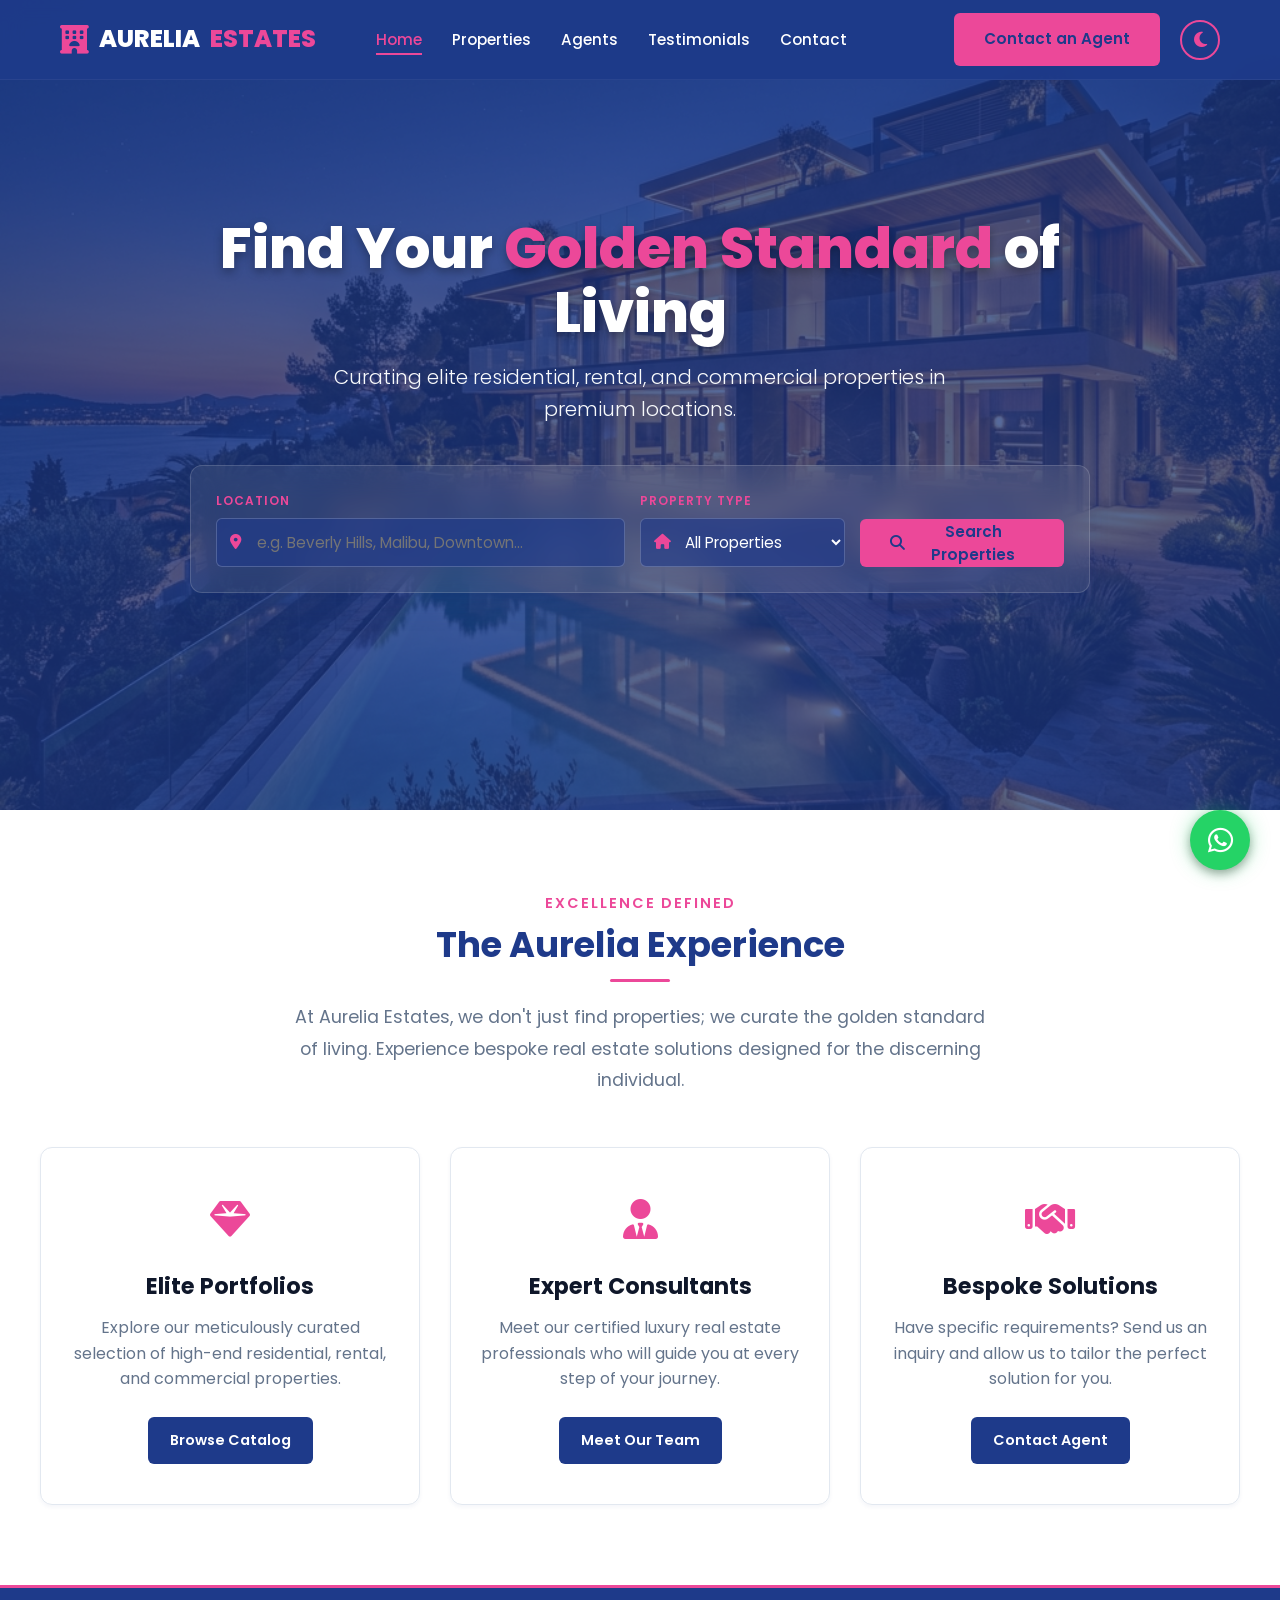
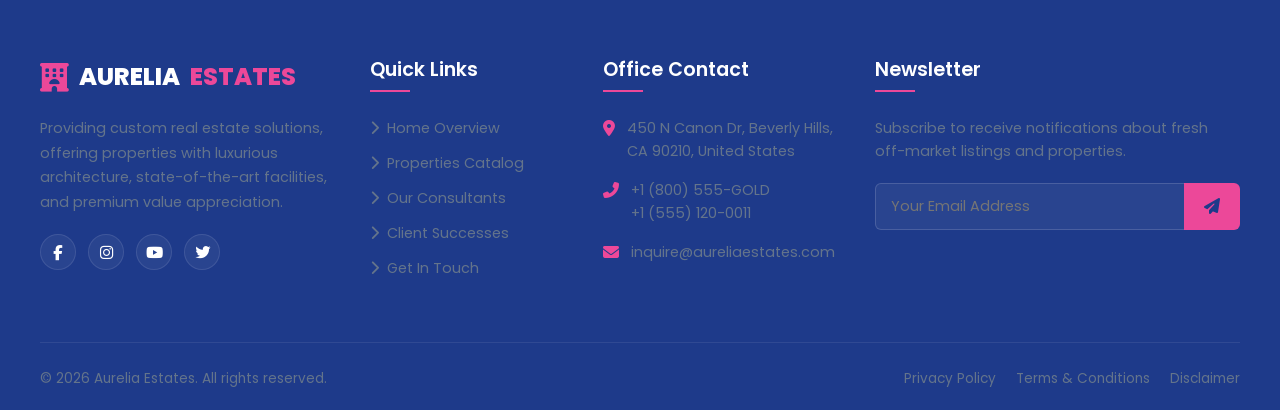
==== index.html @ a235d897 "Initial commit: RealEstate project" ====
<!DOCTYPE html>
<html lang="en">
<head>
    <meta charset="UTF-8">
    <meta name="viewport" content="width=device-width, initial-scale=1.0">
    <meta name="description" content="Aurelia Estates - Curating golden standards of living with our premier collections of luxury residential, rental, and commercial properties.">
    <meta name="keywords" content="luxury real estate, penthouses, villas, commercial property, buy house, rent apartment">
    <meta name="author" content="Aurelia Estates">
    
    <!-- Open Graph (Facebook / LinkedIn) -->
    <meta property="og:title" content="Aurelia Estates | Luxury Real Estate Agency">
    <meta property="og:description" content="Find your golden standard of living. Curating elite residential and commercial properties in premium locations.">
    <meta property="og:type" content="website">
    <meta property="og:image" content="assets/images/hero-bg.png">
    
    <!-- Title -->
    <title>Aurelia Estates | Luxury Real Estate Agency</title>
    
    <!-- Favicon -->
    <link rel="icon" type="image/png" href="data:image/svg+xml,<svg xmlns=%22http://www.w3.org/2000/svg%22 viewBox=%220 0 100 100%22><text y=%22.9em%22 font-size=%2290%22>🏠</text></svg>">
    
    <!-- Font Awesome Icons -->
    <link rel="stylesheet" href="https://cdnjs.cloudflare.com/ajax/libs/font-awesome/6.4.0/css/all.min.css" integrity="sha512-iecdLmaskl7CVkqkXNQ/ZH/XLlvWZOJyj7Yy7tcenmpD1ypASozpmT/E0iPtmFIB46ZmdtAc9eNBvH0H/ZpiBw==" crossorigin="anonymous" referrerpolicy="no-referrer" />
    
    <!-- Stylesheet -->
    <link rel="stylesheet" href="styles.css">
</head>
<body>

    <!-- --- Header / Navbar --- -->
    <header class="navbar" id="main-header">
        <div class="container">
            <!-- Logo -->
            <a href="index.html" class="logo" id="header-logo">
                <i class="fa-solid fa-hotel logo-icon"></i>
                AURELIA<span>ESTATES</span>
            </a>

            <!-- Navigation Links -->
            <nav class="nav-menu" id="navigation-menu">
                <div class="nav-item"><a href="index.html" class="nav-link active">Home</a></div>
                <div class="nav-item"><a href="properties.html" class="nav-link">Properties</a></div>
                <div class="nav-item"><a href="agents.html" class="nav-link">Agents</a></div>
                <div class="nav-item"><a href="testimonials.html" class="nav-link">Testimonials</a></div>
                <div class="nav-item"><a href="contact.html" class="nav-link">Contact</a></div>
                <a href="contact.html" class="btn btn-primary nav-cta" id="nav-cta-btn">Contact an Agent</a>
            </nav>

            <!-- Theme Toggle Button -->
            <button id="theme-toggle" class="theme-toggle" aria-label="Toggle theme">
                <i class="fas fa-moon" id="theme-toggle-icon"></i>
            </button>

            <!-- Hamburger Button -->
            <button class="hamburger" aria-label="Toggle navigation menu" id="hamburger-toggle">
                <span class="bar"></span>
                <span class="bar"></span>
                <span class="bar"></span>
            </button>
        </div>
    </header>

    <!-- Mobile Navigation Drawer Overlay -->
    <div class="menu-overlay" id="drawer-overlay"></div>

    <main>
        <!-- --- Hero Section --- -->
        <section class="hero" id="home">
            <div class="hero-content">
                <h1 class="hero-title reveal active">Find Your <span>Golden Standard</span> of Living</h1>
                <p class="hero-subtitle reveal active">Curating elite residential, rental, and commercial properties in premium locations.</p>
                
                <!-- Glassmorphic Search Bar -->
                <div class="search-container reveal active" id="hero-search-wrapper">
                    <form class="search-form" id="hero-search-form">
                        <div class="search-group">
                            <label for="search-location">Location</label>
                            <div class="input-wrapper">
                                <i class="fas fa-map-marker-alt"></i>
                                <input type="text" id="search-location" class="search-input" placeholder="e.g. Beverly Hills, Malibu, Downtown..." aria-label="Property Location Search">
                            </div>
                        </div>
                        <div class="search-group">
                            <label for="search-type">Property Type</label>
                            <div class="input-wrapper">
                                <i class="fas fa-home"></i>
                                <select id="search-type" class="search-input" aria-label="Property Type Filter">
                                    <option value="all">All Properties</option>
                                    <option value="buy">For Sale</option>
                                    <option value="rent">For Rent</option>
                                    <option value="commercial">Commercial</option>
                                </select>
                            </div>
                        </div>
                        <button type="submit" class="btn btn-primary search-btn" id="search-submit-btn">
                            <i class="fas fa-search"></i> Search Properties
                        </button>
                    </form>
                </div>
            </div>
        </section>

        <!-- --- About / Luxury Services Section --- -->
        <section class="about-section section-padding" id="about-intro">
            <div class="container">
                <div class="section-title-wrapper" style="text-align: center; margin-bottom: 50px;">
                    <span class="section-subtitle">Excellence Defined</span>
                    <h2 class="section-title">The Aurelia Experience</h2>
                    <p style="max-width: 700px; margin: 20px auto 0; color: var(--color-text-muted); font-size: 1.1rem; line-height: 1.8;">
                        At Aurelia Estates, we don't just find properties; we curate the golden standard of living. Experience bespoke real estate solutions designed for the discerning individual.
                    </p>
                </div>

                <div class="services-grid" style="display: grid; grid-template-columns: repeat(auto-fit, minmax(300px, 1fr)); gap: 30px;">
                    <!-- Card 1 -->
                    <div class="service-card reveal" style="background: var(--color-card-bg); padding: 40px 30px; border-radius: 12px; border: 1px solid var(--color-gray-border); box-shadow: var(--shadow-sm); text-align: center; transition: all 0.3s ease;">
                        <div class="service-icon" style="font-size: 2.5rem; color: var(--color-gold); margin-bottom: 20px;">
                            <i class="fas fa-gem"></i>
                        </div>
                        <h3 style="font-size: 1.4rem; font-family: var(--font-primary); color: var(--color-navy); margin-bottom: 15px;">Elite Portfolios</h3>
                        <p style="color: var(--color-text-muted); margin-bottom: 25px; line-height: 1.6;">Explore our meticulously curated selection of high-end residential, rental, and commercial properties.</p>
                        <a href="properties.html" class="btn btn-navy" style="padding: 10px 20px; font-size: 0.9rem;">Browse Catalog</a>
                    </div>

                    <!-- Card 2 -->
                    <div class="service-card reveal" style="background: var(--color-card-bg); padding: 40px 30px; border-radius: 12px; border: 1px solid var(--color-gray-border); box-shadow: var(--shadow-sm); text-align: center; transition: all 0.3s ease;">
                        <div class="service-icon" style="font-size: 2.5rem; color: var(--color-gold); margin-bottom: 20px;">
                            <i class="fas fa-user-tie"></i>
                        </div>
                        <h3 style="font-size: 1.4rem; font-family: var(--font-primary); color: var(--color-navy); margin-bottom: 15px;">Expert Consultants</h3>
                        <p style="color: var(--color-text-muted); margin-bottom: 25px; line-height: 1.6;">Meet our certified luxury real estate professionals who will guide you at every step of your journey.</p>
                        <a href="agents.html" class="btn btn-navy" style="padding: 10px 20px; font-size: 0.9rem;">Meet Our Team</a>
                    </div>

                    <!-- Card 3 -->
                    <div class="service-card reveal" style="background: var(--color-card-bg); padding: 40px 30px; border-radius: 12px; border: 1px solid var(--color-gray-border); box-shadow: var(--shadow-sm); text-align: center; transition: all 0.3s ease;">
                        <div class="service-icon" style="font-size: 2.5rem; color: var(--color-gold); margin-bottom: 20px;">
                            <i class="fas fa-handshake"></i>
                        </div>
                        <h3 style="font-size: 1.4rem; font-family: var(--font-primary); color: var(--color-navy); margin-bottom: 15px;">Bespoke Solutions</h3>
                        <p style="color: var(--color-text-muted); margin-bottom: 25px; line-height: 1.6;">Have specific requirements? Send us an inquiry and allow us to tailor the perfect solution for you.</p>
                        <a href="contact.html" class="btn btn-navy" style="padding: 10px 20px; font-size: 0.9rem;">Contact Agent</a>
                    </div>
                </div>
            </div>
        </section>
    </main>

    <!-- --- Footer --- -->
    <footer class="footer" id="main-footer">
        <div class="container">
            <div class="footer-top">
                <!-- Column 1: Brand -->
                <div class="footer-col footer-about">
                    <a href="index.html" class="logo" style="margin-bottom: 20px; display: inline-flex;">
                        <i class="fa-solid fa-hotel logo-icon"></i>
                        AURELIA<span>ESTATES</span>
                    </a>
                    <p>Providing custom real estate solutions, offering properties with luxurious architecture, state-of-the-art facilities, and premium value appreciation.</p>
                    <div class="footer-socials">
                        <a href="#" aria-label="Aurelia Estates Facebook" class="footer-social-btn"><i class="fab fa-facebook-f"></i></a>
                        <a href="#" aria-label="Aurelia Estates Instagram" class="footer-social-btn"><i class="fab fa-instagram"></i></a>
                        <a href="#" aria-label="Aurelia Estates YouTube" class="footer-social-btn"><i class="fab fa-youtube"></i></a>
                        <a href="#" aria-label="Aurelia Estates Twitter" class="footer-social-btn"><i class="fab fa-twitter"></i></a>
                    </div>
                </div>

                <!-- Column 2: Navigation Links -->
                <div class="footer-col">
                    <h3>Quick Links</h3>
                    <ul class="footer-links-list">
                        <li><a href="index.html"><i class="fas fa-chevron-right"></i> Home Overview</a></li>
                        <li><a href="properties.html"><i class="fas fa-chevron-right"></i> Properties Catalog</a></li>
                        <li><a href="agents.html"><i class="fas fa-chevron-right"></i> Our Consultants</a></li>
                        <li><a href="testimonials.html"><i class="fas fa-chevron-right"></i> Client Successes</a></li>
                        <li><a href="contact.html"><i class="fas fa-chevron-right"></i> Get In Touch</a></li>
                    </ul>
                </div>

                <!-- Column 3: Contact details -->
                <div class="footer-col">
                    <h3>Office Contact</h3>
                    <ul class="footer-contact-list">
                        <li>
                            <i class="fas fa-map-marker-alt"></i>
                            <span>450 N Canon Dr, Beverly Hills, CA 90210, United States</span>
                        </li>
                        <li>
                            <i class="fas fa-phone-alt"></i>
                            <span>+1 (800) 555-GOLD<br>+1 (555) 120-0011</span>
                        </li>
                        <li>
                            <i class="fas fa-envelope"></i>
                            <span>inquire@aureliaestates.com</span>
                        </li>
                    </ul>
                </div>

                <!-- Column 4: Newsletter -->
                <div class="footer-col footer-newsletter">
                    <h3>Newsletter</h3>
                    <p>Subscribe to receive notifications about fresh off-market listings and properties.</p>
                    <form class="newsletter-form" id="footer-newsletter-form" onsubmit="event.preventDefault(); alert('Subscribed successfully!'); this.reset();">
                        <input type="email" class="newsletter-input" placeholder="Your Email Address" aria-label="Newsletter Email Address" required>
                        <button type="submit" class="newsletter-btn" aria-label="Subscribe to Newsletter">
                            <i class="fas fa-paper-plane"></i>
                        </button>
                    </form>
                </div>
            </div>

            <!-- Footer Bottom copyright -->
            <div class="footer-bottom">
                <p>&copy; 2026 Aurelia Estates. All rights reserved.</p>
                <div class="footer-bottom-links">
                    <a href="#">Privacy Policy</a>
                    <a href="#">Terms & Conditions</a>
                    <a href="#">Disclaimer</a>
                </div>
            </div>
        </div>
    </footer>

    <!-- --- Floating WhatsApp Button --- -->
    <a href="https://wa.me/15551234567?text=Hello%20Aurelia%20Estates!%20I%20am%20interested%20in%20inquiring%20about%20a%20featured%20property." 
       class="whatsapp-float" 
       target="_blank" 
       rel="noopener noreferrer" 
       aria-label="Contact Aurelia Estates on WhatsApp"
       id="whatsapp-cta-float">
        <i class="fab fa-whatsapp"></i>
    </a>

    <!-- --- JavaScript File --- -->
    <script src="script.js"></script>
</body>
</html>
---- styles.css ----
/* -----------------------------------------
   Real Estate Agency - Modern CSS Styling
   Design Theme: Navy Blue & White with Gold Accents
   Font: Poppins (Google Fonts)
----------------------------------------- */

/* --- Google Fonts Import --- */
@import url('https://fonts.googleapis.com/css2?family=Poppins:wght@300;400;500;600;700;800&display=swap');

/* --- CSS Variables & Design Tokens --- */
:root {
    --font-primary: 'Poppins', sans-serif;
    
    /* Animations & Transitions */
    --transition-fast: all 0.2s ease;
    --transition-smooth: all 0.3s cubic-bezier(0.4, 0, 0.2, 1);
    --transition-slow: all 0.5s ease;
    
    /* Layout */
    --max-width: 1200px;
    --header-height: 80px;
    --border-radius-sm: 6px;
    --border-radius-md: 12px;
    --border-radius-lg: 24px;

    /* LIGHT THEME (Blue & Pink) - Default */
    --color-navy-dark: #1E3A8A;
    --color-navy-dark-rgb: 30, 58, 138;
    --color-navy-medium: #2563EB;
    --color-navy-light: #3B82F6;
    --color-gold: #EC4899;
    --color-gold-hover: #DB2777;
    --color-gold-light: rgba(236, 72, 153, 0.15);
    --color-gold-rgb: 236, 72, 153;
    
    --color-white: #FFFFFF;
    --color-gray-light: #F8FAFC;
    --color-gray-border: #E2E8F0;
    --color-text-dark: #0F172A;
    --color-text-muted: #64748B;
    --color-heading: #1E3A8A;

    /* Shadows */
    --shadow-sm: 0 2px 4px rgba(var(--color-navy-dark-rgb), 0.05);
    --shadow-md: 0 10px 15px -3px rgba(var(--color-navy-dark-rgb), 0.1), 0 4px 6px -2px rgba(var(--color-navy-dark-rgb), 0.05);
    --shadow-lg: 0 20px 25px -5px rgba(var(--color-navy-dark-rgb), 0.15), 0 10px 10px -5px rgba(var(--color-navy-dark-rgb), 0.04);
    --shadow-gold: 0 10px 20px -5px rgba(var(--color-gold-rgb), 0.3);
}

/* Explicit Light Theme (Blue & Pink) */
[data-theme="light"] {
    --color-navy-dark: #1E3A8A;
    --color-navy-dark-rgb: 30, 58, 138;
    --color-navy-medium: #2563EB;
    --color-navy-light: #3B82F6;
    --color-gold: #EC4899;
    --color-gold-hover: #DB2777;
    --color-gold-light: rgba(236, 72, 153, 0.15);
    --color-gold-rgb: 236, 72, 153;
    
    --color-white: #FFFFFF;
    --color-gray-light: #F8FAFC;
    --color-gray-border: #E2E8F0;
    --color-text-dark: #0F172A;
    --color-text-muted: #64748B;
    --color-heading: #1E3A8A;
}

/* Dark Theme (Red & Yellow) */
[data-theme="dark"] {
    --color-navy-dark: #1B0F0F;
    --color-navy-dark-rgb: 27, 15, 15;
    --color-navy-medium: #DC2626;
    --color-navy-light: #EF4444;
    --color-gold: #FBBF24;
    --color-gold-hover: #F59E0B;
    --color-gold-light: rgba(251, 191, 36, 0.15);
    --color-gold-rgb: 251, 191, 36;
    
    --color-white: #1A1111;
    --color-gray-light: #120A0A;
    --color-gray-border: #3A2222;
    --color-text-dark: #FDF2F2;
    --color-text-muted: #FCA5A5;
    --color-heading: #EF4444;
}

/* Dark Theme Text Color Overrides
   --color-white becomes dark in dark theme (used for backgrounds),
   so all elements using it for TEXT need an explicit white override. */
[data-theme="dark"] .logo,
[data-theme="dark"] .nav-link,
[data-theme="dark"] .hamburger .bar {
    color: #FFFFFF;
}
[data-theme="dark"] .hamburger .bar {
    background-color: #FFFFFF;
}
[data-theme="dark"] .theme-toggle:hover {
    color: #FFFFFF;
}
[data-theme="dark"] .hero {
    color: #FFFFFF;
}
[data-theme="dark"] .hero-title {
    color: #FFFFFF;
}
[data-theme="dark"] .hero-subtitle {
    color: #D4D4D4;
}
[data-theme="dark"] .search-input {
    color: #FFFFFF;
}
[data-theme="dark"] .search-input option {
    color: #FFFFFF;
}
[data-theme="dark"] .badge-featured {
    color: #FFFFFF;
}
[data-theme="dark"] .badge-status.rent {
    color: #FFFFFF;
}
[data-theme="dark"] .testimonials-section {
    color: #FFFFFF;
}
[data-theme="dark"] .testimonials-section .section-title {
    color: #FFFFFF;
}
[data-theme="dark"] .testimonial-quote {
    color: #D4D4D4;
}
[data-theme="dark"] .author-name {
    color: #FFFFFF;
}
[data-theme="dark"] .slider-btn {
    color: #FFFFFF;
}
[data-theme="dark"] .footer {
    color: #FFFFFF;
}
[data-theme="dark"] .footer-col h3 {
    color: #FFFFFF;
}
[data-theme="dark"] .footer-social-btn {
    color: #FFFFFF;
}
[data-theme="dark"] .newsletter-input {
    color: #FFFFFF;
}
[data-theme="dark"] .whatsapp-float {
    color: #FFFFFF;
}
[data-theme="dark"] .btn-navy {
    color: #FFFFFF;
}
[data-theme="dark"] .agent-social-btn:hover {
    color: #FFFFFF;
}
[data-theme="dark"] .form-input {
    color: #FDF2F2;
    background-color: #2A1A1A;
}

/* --- Base & Reset Styles --- */
*, *::before, *::after {
    box-sizing: border-box;
    margin: 0;
    padding: 0;
}

html {
    scroll-behavior: smooth;
    font-size: 16px;
}

body {
    font-family: var(--font-primary);
    background-color: var(--color-white);
    color: var(--color-text-dark);
    line-height: 1.6;
    overflow-x: hidden;
}

h1, h2, h3, h4, h5, h6 {
    font-weight: 700;
    color: var(--color-heading);
    line-height: 1.25;
}

a {
    text-decoration: none;
    color: inherit;
    transition: var(--transition-fast);
}

button, input, select, textarea {
    font-family: inherit;
    font-size: inherit;
    outline: none;
}

ul {
    list-style: none;
}

img {
    max-width: 100%;
    height: auto;
    display: block;
}

/* --- Custom Scrollbar --- */
::-webkit-scrollbar {
    width: 8px;
}
::-webkit-scrollbar-track {
    background: var(--color-navy-dark);
}
::-webkit-scrollbar-thumb {
    background: var(--color-gold);
    border-radius: var(--border-radius-sm);
}
::-webkit-scrollbar-thumb:hover {
    background: var(--color-gold-hover);
}

/* --- Typography / Utility Classes --- */
.section-padding {
    padding: 80px 20px;
}
@media (max-width: 768px) {
    .section-padding {
        padding: 50px 16px;
    }
}

.container {
    max-width: var(--max-width);
    margin: 0 auto;
    width: 100%;
}

.text-center { text-align: center; }

.section-title-wrapper {
    margin-bottom: 50px;
    text-align: center;
}
.section-subtitle {
    color: var(--color-gold);
    text-transform: uppercase;
    font-size: 0.9rem;
    font-weight: 600;
    letter-spacing: 2px;
    margin-bottom: 8px;
    display: inline-block;
}
.section-title {
    font-size: 2.2rem;
    color: var(--color-heading);
    position: relative;
    padding-bottom: 15px;
}
.section-title::after {
    content: '';
    position: absolute;
    bottom: 0;
    left: 50%;
    transform: translateX(-50%);
    width: 60px;
    height: 3px;
    background-color: var(--color-gold);
    border-radius: 2px;
}
@media (max-width: 768px) {
    .section-title {
        font-size: 1.8rem;
    }
}

/* --- Buttons --- */
.btn {
    display: inline-flex;
    align-items: center;
    justify-content: center;
    padding: 12px 28px;
    border-radius: var(--border-radius-sm);
    font-weight: 600;
    font-size: 0.95rem;
    cursor: pointer;
    transition: var(--transition-smooth);
    border: 2px solid transparent;
    gap: 8px;
}

.btn-primary {
    background-color: var(--color-gold);
    color: var(--color-heading);
}
.btn-primary:hover {
    background-color: var(--color-gold-hover);
    box-shadow: var(--shadow-gold);
    transform: translateY(-2px);
}
.btn-primary:active {
    transform: translateY(0);
}

.btn-navy {
    background-color: var(--color-navy-dark);
    color: var(--color-white);
}
.btn-navy:hover {
    background-color: var(--color-navy-medium);
    color: var(--color-gold);
    transform: translateY(-2px);
    box-shadow: var(--shadow-md);
}

.btn-outline-gold {
    background-color: transparent;
    border-color: var(--color-gold);
    color: var(--color-gold);
}
.btn-outline-gold:hover {
    background-color: var(--color-gold);
    color: var(--color-heading);
    transform: translateY(-2px);
}

/* --- Navbar --- */
.navbar {
    position: fixed;
    top: 0;
    left: 0;
    width: 100%;
    height: var(--header-height);
    background-color: rgba(var(--color-navy-dark-rgb), 0.95);
    backdrop-filter: blur(10px);
    -webkit-backdrop-filter: blur(10px);
    z-index: 1000;
    transition: var(--transition-smooth);
    border-bottom: 1px solid rgba(255, 255, 255, 0.05);
}
.navbar.scrolled {
    background-color: var(--color-navy-dark);
    height: 70px;
    box-shadow: var(--shadow-md);
    border-bottom: 2px solid var(--color-gold);
}

.navbar .container {
    display: flex;
    justify-content: space-between;
    align-items: center;
    height: 100%;
    padding: 0 20px;
}

/* Logo */
.logo {
    display: flex;
    align-items: center;
    gap: 10px;
    font-weight: 800;
    font-size: 1.5rem;
    color: var(--color-white);
}
.logo span {
    color: var(--color-gold);
}
.logo-icon {
    font-size: 1.8rem;
    color: var(--color-gold);
}

/* Navigation Links */
.nav-menu {
    display: flex;
    align-items: center;
    gap: 30px;
    flex-grow: 1;
    margin-left: 60px;
}
.nav-link {
    color: var(--color-white);
    font-weight: 500;
    font-size: 0.95rem;
    position: relative;
    padding: 5px 0;
}
.nav-link::after {
    content: '';
    position: absolute;
    bottom: 0;
    left: 0;
    width: 0;
    height: 2px;
    background-color: var(--color-gold);
    transition: var(--transition-smooth);
}
.nav-link:hover {
    color: var(--color-gold);
}
.nav-link:hover::after {
    width: 100%;
}
.nav-link.active {
    color: var(--color-gold);
}
.nav-link.active::after {
    width: 100%;
}

.nav-cta {
    display: block;
    margin-left: auto;
}

/* Hamburger menu button */
.hamburger {
    display: none;
    cursor: pointer;
    background: none;
    border: none;
    z-index: 1010;
}
.hamburger .bar {
    display: block;
    width: 25px;
    height: 3px;
    margin: 5px auto;
    transition: var(--transition-smooth);
    background-color: var(--color-white);
    border-radius: 2px;
}

/* Mobile Drawer styles */
@media (max-width: 991px) {
    .hamburger {
        display: block;
    }
    .hamburger.active .bar:nth-child(2) {
        opacity: 0;
    }
    .hamburger.active .bar:nth-child(1) {
        transform: translateY(8px) rotate(45deg);
        background-color: var(--color-gold);
    }
    .hamburger.active .bar:nth-child(3) {
        transform: translateY(-8px) rotate(-45deg);
        background-color: var(--color-gold);
    }
    
    .nav-menu {
        position: fixed;
        left: -100%;
        top: 0;
        gap: 0;
        flex-direction: column;
        background-color: var(--color-navy-dark);
        width: 80%;
        max-width: 320px;
        height: 100vh;
        padding-top: 100px;
        transition: var(--transition-smooth);
        box-shadow: var(--shadow-lg);
        border-right: 2px solid var(--color-gold);
        z-index: 1005;
        flex-grow: 0;
        margin-left: 0;
    }
    .nav-menu.active {
        left: 0;
    }
    .nav-item {
        width: 100%;
        text-align: center;
    }
    .nav-link {
        display: block;
        padding: 20px 0;
        font-size: 1.1rem;
        border-bottom: 1px solid rgba(255, 255, 255, 0.05);
    }
    .nav-link::after {
        display: none;
    }
    .nav-cta {
        margin: 30px auto 0 auto;
        width: 80%;
    }
}

/* Theme Toggle Button */
.theme-toggle {
    background: transparent;
    border: 2px solid var(--color-gold);
    color: var(--color-gold);
    width: 40px;
    height: 40px;
    border-radius: 50%;
    display: flex;
    align-items: center;
    justify-content: center;
    cursor: pointer;
    font-size: 1.1rem;
    transition: var(--transition-smooth);
    margin-left: 20px;
    z-index: 1010;
}
.theme-toggle:hover {
    background: var(--color-gold);
    color: var(--color-white);
    transform: scale(1.05) rotate(15deg);
}
.theme-toggle:active {
    transform: scale(0.95);
}

@media (max-width: 991px) {
    .theme-toggle {
        margin-left: auto;
        margin-right: 15px;
    }
}

/* Overlay for Mobile Menu */
.menu-overlay {
    position: fixed;
    top: 0;
    left: 0;
    width: 100vw;
    height: 100vh;
    background-color: rgba(var(--color-navy-dark-rgb), 0.5);
    z-index: 999;
    opacity: 0;
    visibility: hidden;
    transition: var(--transition-smooth);
}
.menu-overlay.active {
    opacity: 1;
    visibility: visible;
}

/* --- Hero Section --- */
.hero {
    position: relative;
    height: 90vh;
    min-height: 600px;
    background: url('assets/images/hero-bg.png') no-repeat center center/cover;
    display: flex;
    align-items: center;
    justify-content: center;
    text-align: center;
    color: var(--color-white);
    padding: 0 20px;
    margin-top: 0;
}
.hero::before {
    content: '';
    position: absolute;
    top: 0;
    left: 0;
    width: 100%;
    height: 100%;
    background-color: var(--color-navy-dark);
    opacity: 0.75;
    z-index: 1;
}

.hero-content {
    position: relative;
    z-index: 2;
    max-width: 900px;
    width: 100%;
}
.hero-title {
    font-size: 3.5rem;
    font-weight: 800;
    color: var(--color-white);
    margin-bottom: 15px;
    line-height: 1.15;
    text-shadow: 0 4px 10px rgba(0, 0, 0, 0.3);
}
.hero-title span {
    color: var(--color-gold);
}
.hero-subtitle {
    font-size: 1.25rem;
    font-weight: 300;
    margin-bottom: 40px;
    color: var(--color-gray-light);
    max-width: 650px;
    margin-left: auto;
    margin-right: auto;
}
@media (max-width: 768px) {
    .hero {
        height: auto;
        padding: 140px 16px 80px 16px;
    }
    .hero-title {
        font-size: 2.3rem;
    }
    .hero-subtitle {
        font-size: 1rem;
        margin-bottom: 30px;
    }
}

/* Glassmorphic Search Bar */
.search-container {
    background: rgba(255, 255, 255, 0.08);
    backdrop-filter: blur(15px);
    -webkit-backdrop-filter: blur(15px);
    border: 1px solid rgba(255, 255, 255, 0.15);
    border-radius: var(--border-radius-md);
    padding: 25px;
    box-shadow: var(--shadow-lg);
    width: 100%;
}
.search-form {
    display: grid;
    grid-template-columns: 2fr 1fr 1fr;
    gap: 15px;
    align-items: center;
}
.search-group {
    display: flex;
    flex-direction: column;
    text-align: left;
    position: relative;
}
.search-group label {
    font-size: 0.75rem;
    font-weight: 600;
    text-transform: uppercase;
    letter-spacing: 1px;
    color: var(--color-gold);
    margin-bottom: 8px;
}
.input-wrapper {
    position: relative;
    width: 100%;
}
.input-wrapper i {
    position: absolute;
    left: 14px;
    top: 50%;
    transform: translateY(-50%);
    color: var(--color-gold);
    font-size: 0.95rem;
}
.search-input {
    width: 100%;
    padding: 12px 12px 12px 40px;
    background-color: rgba(var(--color-navy-dark-rgb), 0.6);
    border: 1px solid rgba(255, 255, 255, 0.2);
    border-radius: var(--border-radius-sm);
    color: var(--color-white);
    font-size: 0.95rem;
    transition: var(--transition-fast);
}
.search-input:focus {
    border-color: var(--color-gold);
    background-color: rgba(var(--color-navy-dark-rgb), 0.85);
    box-shadow: 0 0 10px rgba(var(--color-gold-rgb), 0.2);
}
.search-input option {
    background-color: var(--color-navy-dark);
    color: var(--color-white);
}

.search-btn {
    height: 48px;
    align-self: flex-end;
    width: 100%;
    margin-top: 0;
}

@media (max-width: 768px) {
    .search-container {
        padding: 20px;
    }
    .search-form {
        grid-template-columns: 1fr;
        gap: 20px;
    }
    .search-btn {
        margin-top: 10px;
    }
}

/* --- Property Filter Tabs --- */
.filters-container {
    display: flex;
    justify-content: center;
    gap: 15px;
    margin-bottom: 40px;
    flex-wrap: wrap;
}
.filter-btn {
    padding: 10px 24px;
    border: 2px solid var(--color-navy-medium);
    border-radius: 30px;
    background-color: transparent;
    color: var(--color-heading);
    font-weight: 600;
    cursor: pointer;
    transition: var(--transition-smooth);
}
.filter-btn:hover {
    border-color: var(--color-gold);
    color: var(--color-gold);
}
.filter-btn.active {
    background-color: var(--color-navy-dark);
    border-color: var(--color-navy-dark);
    color: var(--color-gold);
    box-shadow: var(--shadow-md);
}

/* --- Featured Properties Grid --- */
.properties-section {
    background-color: var(--color-gray-light);
}
.properties-grid {
    display: grid;
    grid-template-columns: repeat(auto-fill, minmax(350px, 1fr));
    gap: 30px;
}
@media (max-width: 480px) {
    .properties-grid {
        grid-template-columns: 1fr;
    }
}

.property-card {
    background-color: var(--color-white);
    border-radius: var(--border-radius-md);
    overflow: hidden;
    box-shadow: var(--shadow-sm);
    transition: var(--transition-smooth);
    border: 1px solid var(--color-gray-border);
    display: flex;
    flex-direction: column;
}
.property-card:hover {
    transform: translateY(-8px);
    box-shadow: var(--shadow-lg);
    border-color: rgba(var(--color-gold-rgb), 0.4);
}

.property-img-wrapper {
    position: relative;
    height: 230px;
    overflow: hidden;
}
.property-img {
    width: 100%;
    height: 100%;
    object-fit: cover;
    transition: var(--transition-slow);
}
.property-card:hover .property-img {
    transform: scale(1.1);
}

/* Custom Badges */
.badge-status {
    position: absolute;
    top: 15px;
    left: 15px;
    padding: 6px 14px;
    border-radius: 4px;
    font-size: 0.75rem;
    font-weight: 700;
    text-transform: uppercase;
    letter-spacing: 0.5px;
    color: var(--color-heading);
    background-color: var(--color-gold);
    z-index: 5;
    box-shadow: var(--shadow-sm);
}
.badge-status.rent {
    background-color: var(--color-white);
    color: var(--color-heading);
    border: 1.5px solid var(--color-gold);
}
.badge-status.commercial {
    background-color: var(--color-navy-dark);
    color: var(--color-gold);
    border: 1.5px solid var(--color-gold);
}

.badge-featured {
    position: absolute;
    top: 15px;
    right: 15px;
    padding: 6px 12px;
    border-radius: 4px;
    font-size: 0.75rem;
    font-weight: 600;
    color: var(--color-white);
    background-color: rgba(var(--color-navy-dark-rgb), 0.85);
    z-index: 5;
}

/* Property Info Content */
.property-info {
    padding: 24px;
    display: flex;
    flex-direction: column;
    flex-grow: 1;
}
.property-price {
    font-size: 1.5rem;
    font-weight: 800;
    color: var(--color-heading);
    margin-bottom: 5px;
}
.property-price span {
    color: var(--color-gold);
}
.property-title {
    font-size: 1.15rem;
    font-weight: 600;
    margin-bottom: 8px;
    color: var(--color-heading);
    transition: var(--transition-fast);
}
.property-title:hover {
    color: var(--color-gold);
}
.property-location {
    font-size: 0.9rem;
    color: var(--color-text-muted);
    margin-bottom: 20px;
    display: flex;
    align-items: center;
    gap: 6px;
}
.property-location i {
    color: var(--color-gold);
}

/* Property Specs */
.property-specs {
    display: flex;
    align-items: center;
    justify-content: space-between;
    padding-top: 15px;
    border-top: 1px solid var(--color-gray-border);
    margin-top: auto;
}
.spec-item {
    display: flex;
    align-items: center;
    gap: 8px;
    font-size: 0.85rem;
    color: var(--color-text-dark);
    font-weight: 500;
}
.spec-item i {
    color: var(--color-gold);
    font-size: 1rem;
}

/* --- Agent Profiles Section --- */
.agents-grid {
    display: grid;
    grid-template-columns: repeat(auto-fill, minmax(260px, 1fr));
    gap: 30px;
}
.agent-card {
    background-color: var(--color-white);
    border-radius: var(--border-radius-md);
    overflow: hidden;
    box-shadow: var(--shadow-sm);
    border: 1px solid var(--color-gray-border);
    transition: var(--transition-smooth);
    text-align: center;
}
.agent-card:hover {
    transform: translateY(-5px);
    box-shadow: var(--shadow-lg);
    border-color: var(--color-gold);
}

.agent-img-wrapper {
    position: relative;
    height: 280px;
    overflow: hidden;
    background-color: var(--color-gray-light);
}
.agent-img {
    width: 100%;
    height: 100%;
    object-fit: cover;
    transition: var(--transition-slow);
}
.agent-card:hover .agent-img {
    transform: scale(1.05);
}

/* Social links overlay */
.agent-socials {
    position: absolute;
    bottom: -50px;
    left: 0;
    width: 100%;
    display: flex;
    justify-content: center;
    gap: 12px;
    padding: 15px 0;
    background: linear-gradient(transparent, rgba(var(--color-navy-dark-rgb), 0.9));
    transition: var(--transition-smooth);
}
.agent-card:hover .agent-socials {
    bottom: 0;
}
.agent-social-btn {
    width: 36px;
    height: 36px;
    border-radius: 50%;
    background-color: var(--color-gold);
    color: var(--color-heading);
    display: flex;
    align-items: center;
    justify-content: center;
    font-size: 0.9rem;
    transition: var(--transition-fast);
}
.agent-social-btn:hover {
    background-color: var(--color-white);
    color: var(--color-heading);
    transform: scale(1.1);
}

.agent-details {
    padding: 20px;
}
.agent-name {
    font-size: 1.2rem;
    font-weight: 600;
    color: var(--color-heading);
    margin-bottom: 4px;
}
.agent-role {
    font-size: 0.85rem;
    color: var(--color-gold);
    font-weight: 600;
    text-transform: uppercase;
    letter-spacing: 1px;
    margin-bottom: 12px;
}
.agent-phone {
    font-size: 0.9rem;
    color: var(--color-text-muted);
    display: inline-flex;
    align-items: center;
    gap: 6px;
}
.agent-phone i {
    color: var(--color-gold);
}

/* --- Testimonials Section --- */
.testimonials-section {
    background-color: var(--color-navy-dark);
    color: var(--color-white);
    position: relative;
    overflow: hidden;
}
.testimonials-section .section-title {
    color: var(--color-white);
}

.testimonials-slider-container {
    max-width: 800px;
    margin: 0 auto;
    position: relative;
    padding: 0 40px;
}

.testimonials-wrapper {
    overflow: hidden;
    position: relative;
    min-height: 250px;
}

.testimonial-slide {
    position: absolute;
    top: 0;
    left: 0;
    width: 100%;
    height: 100%;
    opacity: 0;
    visibility: hidden;
    transition: opacity 0.5s ease, visibility 0.5s ease;
    display: flex;
    flex-direction: column;
    align-items: center;
    text-align: center;
}
.testimonial-slide.active {
    position: relative;
    opacity: 1;
    visibility: visible;
}

.testimonial-quote {
    font-size: 1.2rem;
    font-style: italic;
    line-height: 1.8;
    color: var(--color-gray-light);
    margin-bottom: 25px;
    font-weight: 300;
}
.testimonial-quote::before, .testimonial-quote::after {
    content: '"';
    color: var(--color-gold);
    font-size: 2rem;
    font-family: serif;
    line-height: 0;
}

.testimonial-rating {
    color: var(--color-gold);
    margin-bottom: 15px;
    display: flex;
    gap: 4px;
}

.testimonial-author {
    display: flex;
    align-items: center;
    gap: 15px;
    text-align: left;
}
.author-avatar {
    width: 60px;
    height: 60px;
    border-radius: 50%;
    object-fit: cover;
    border: 2px solid var(--color-gold);
}
.author-name {
    font-weight: 600;
    font-size: 1.05rem;
    color: var(--color-white);
}
.author-title {
    font-size: 0.8rem;
    color: var(--color-gold);
    font-weight: 500;
}

/* Slider Controls */
.slider-btn {
    position: absolute;
    top: 50%;
    transform: translateY(-50%);
    width: 44px;
    height: 44px;
    border-radius: 50%;
    background-color: rgba(255, 255, 255, 0.05);
    border: 1px solid rgba(255, 255, 255, 0.15);
    color: var(--color-white);
    display: flex;
    align-items: center;
    justify-content: center;
    cursor: pointer;
    transition: var(--transition-fast);
    z-index: 10;
}
.slider-btn:hover {
    background-color: var(--color-gold);
    color: var(--color-heading);
    border-color: var(--color-gold);
}
.slider-btn-prev { left: -10px; }
.slider-btn-next { right: -10px; }

.slider-dots {
    display: flex;
    justify-content: center;
    gap: 10px;
    margin-top: 30px;
}
.dot {
    width: 10px;
    height: 10px;
    border-radius: 50%;
    background-color: rgba(255, 255, 255, 0.3);
    cursor: pointer;
    transition: var(--transition-fast);
}
.dot.active {
    background-color: var(--color-gold);
    width: 24px;
    border-radius: 5px;
}

@media (max-width: 768px) {
    .testimonials-slider-container {
        padding: 0;
    }
    .slider-btn { display: none; }
    .testimonial-quote {
        font-size: 1.05rem;
    }
}

/* --- Contact & Maps Section --- */
.contact-section {
    background-color: var(--color-white);
}
.contact-container {
    display: grid;
    grid-template-columns: 1.2fr 1fr;
    gap: 50px;
}
@media (max-width: 991px) {
    .contact-container {
        grid-template-columns: 1fr;
        gap: 40px;
    }
}

/* Form Styles */
.inquiry-card {
    background-color: var(--color-white);
    padding: 40px;
    border-radius: var(--border-radius-md);
    box-shadow: var(--shadow-md);
    border: 1px solid var(--color-gray-border);
}
@media (max-width: 480px) {
    .inquiry-card {
        padding: 24px 16px;
    }
}

.inquiry-title {
    font-size: 1.5rem;
    color: var(--color-heading);
    margin-bottom: 25px;
}
.form-grid {
    display: grid;
    grid-template-columns: 1fr 1fr;
    gap: 20px;
}
@media (max-width: 576px) {
    .form-grid {
        grid-template-columns: 1fr;
    }
}

.form-group {
    display: flex;
    flex-direction: column;
    margin-bottom: 20px;
}
.form-group.full-width {
    grid-column: 1 / -1;
}

.form-group label {
    font-size: 0.85rem;
    font-weight: 600;
    color: var(--color-heading);
    margin-bottom: 8px;
}

.form-input {
    width: 100%;
    padding: 12px 16px;
    border: 1.5px solid var(--color-gray-border);
    border-radius: var(--border-radius-sm);
    font-size: 0.95rem;
    transition: var(--transition-fast);
    color: var(--color-text-dark);
}
.form-input:focus {
    border-color: var(--color-gold);
    box-shadow: 0 0 8px rgba(var(--color-gold-rgb), 0.15);
}
textarea.form-input {
    resize: vertical;
    min-height: 120px;
}

/* Form Submit State */
.form-status {
    padding: 12px;
    border-radius: var(--border-radius-sm);
    font-weight: 500;
    font-size: 0.9rem;
    margin-top: 15px;
    display: none;
    text-align: center;
}
.form-status.success {
    display: block;
    background-color: rgba(16, 185, 129, 0.1);
    color: #059669;
    border: 1px solid rgba(16, 185, 129, 0.2);
}
.form-status.error {
    display: block;
    background-color: rgba(239, 68, 68, 0.1);
    color: #DC2626;
    border: 1px solid rgba(239, 68, 68, 0.2);
}

.contact-btn {
    width: 100%;
    height: 50px;
}

/* Map Column styles */
.map-info-column {
    display: flex;
    flex-direction: column;
    gap: 30px;
}
.info-items-grid {
    display: grid;
    grid-template-columns: 1fr 1fr;
    gap: 20px;
}
@media (max-width: 576px) {
    .info-items-grid {
        grid-template-columns: 1fr;
    }
}
.info-item {
    display: flex;
    gap: 15px;
    background-color: var(--color-gray-light);
    padding: 20px;
    border-radius: var(--border-radius-sm);
    border-left: 3px solid var(--color-gold);
}
.info-icon {
    font-size: 1.4rem;
    color: var(--color-gold);
    display: flex;
    align-items: center;
    justify-content: center;
}
.info-text h4 {
    font-size: 0.95rem;
    font-weight: 600;
    margin-bottom: 4px;
}
.info-text p {
    font-size: 0.85rem;
    color: var(--color-text-muted);
}

/* Maps Embed Container */
.map-embed-container {
    border-radius: var(--border-radius-md);
    overflow: hidden;
    border: 1px solid var(--color-gray-border);
    box-shadow: var(--shadow-sm);
    height: 100%;
    min-height: 300px;
    position: relative;
}
.map-embed-container iframe {
    width: 100%;
    height: 100%;
    min-height: 300px;
    border: 0;
    display: block;
}

/* --- Footer --- */
.footer {
    background-color: var(--color-navy-dark);
    color: var(--color-white);
    padding: 70px 20px 20px 20px;
    border-top: 3px solid var(--color-gold);
}

.footer-top {
    display: grid;
    grid-template-columns: 1.5fr 1fr 1fr 1.2fr;
    gap: 40px;
    margin-bottom: 50px;
}
@media (max-width: 991px) {
    .footer-top {
        grid-template-columns: 1fr 1fr;
    }
}
@media (max-width: 576px) {
    .footer-top {
        grid-template-columns: 1fr;
        gap: 30px;
    }
}

.footer-col h3 {
    color: var(--color-white);
    font-size: 1.2rem;
    font-weight: 600;
    margin-bottom: 25px;
    position: relative;
    padding-bottom: 10px;
}
.footer-col h3::after {
    content: '';
    position: absolute;
    bottom: 0;
    left: 0;
    width: 40px;
    height: 2px;
    background-color: var(--color-gold);
}

.footer-about p {
    color: var(--color-text-muted);
    font-size: 0.9rem;
    margin-bottom: 20px;
    line-height: 1.7;
}

.footer-socials {
    display: flex;
    gap: 12px;
}
.footer-social-btn {
    width: 36px;
    height: 36px;
    border-radius: 50%;
    background-color: rgba(255, 255, 255, 0.05);
    color: var(--color-white);
    display: flex;
    align-items: center;
    justify-content: center;
    font-size: 0.95rem;
    transition: var(--transition-fast);
    border: 1px solid rgba(255, 255, 255, 0.1);
}
.footer-social-btn:hover {
    background-color: var(--color-gold);
    color: var(--color-heading);
    transform: translateY(-3px);
}

.footer-links-list li {
    margin-bottom: 12px;
}
.footer-links-list a {
    color: var(--color-text-muted);
    font-size: 0.9rem;
    display: flex;
    align-items: center;
    gap: 8px;
}
.footer-links-list a:hover {
    color: var(--color-gold);
    padding-left: 5px;
}

.footer-contact-list li {
    display: flex;
    gap: 12px;
    margin-bottom: 16px;
    font-size: 0.9rem;
    color: var(--color-text-muted);
}
.footer-contact-list i {
    color: var(--color-gold);
    font-size: 1rem;
    margin-top: 3px;
}

.footer-newsletter p {
    color: var(--color-text-muted);
    font-size: 0.9rem;
    margin-bottom: 20px;
}
.newsletter-form {
    display: flex;
}
.newsletter-input {
    flex-grow: 1;
    padding: 12px 15px;
    background-color: rgba(255, 255, 255, 0.05);
    border: 1px solid rgba(255, 255, 255, 0.15);
    border-right: none;
    border-radius: var(--border-radius-sm) 0 0 var(--border-radius-sm);
    color: var(--color-white);
    font-size: 0.9rem;
}
.newsletter-btn {
    background-color: var(--color-gold);
    color: var(--color-heading);
    border: none;
    padding: 0 20px;
    border-radius: 0 var(--border-radius-sm) var(--border-radius-sm) 0;
    cursor: pointer;
    font-size: 1rem;
    transition: var(--transition-fast);
}
.newsletter-btn:hover {
    background-color: var(--color-gold-hover);
}

.footer-bottom {
    padding-top: 25px;
    border-top: 1px solid rgba(255, 255, 255, 0.08);
    display: flex;
    justify-content: space-between;
    align-items: center;
    flex-wrap: wrap;
    gap: 15px;
    font-size: 0.85rem;
    color: var(--color-text-muted);
}
.footer-bottom-links {
    display: flex;
    gap: 20px;
}
.footer-bottom-links a:hover {
    color: var(--color-gold);
}

@media (max-width: 576px) {
    .footer-bottom {
        flex-direction: column;
        text-align: center;
    }
}

/* --- Floating WhatsApp CTA --- */
.whatsapp-float {
    position: fixed;
    bottom: 30px;
    right: 30px;
    width: 60px;
    height: 60px;
    background-color: #25D366;
    color: var(--color-white);
    border-radius: 50%;
    display: flex;
    align-items: center;
    justify-content: center;
    font-size: 1.8rem;
    box-shadow: 0 4px 10px rgba(0, 0, 0, 0.3), 0 0 20px rgba(37, 211, 102, 0.4);
    z-index: 99;
    transition: var(--transition-smooth);
    animation: pulse-whatsapp 2s infinite;
}
.whatsapp-float:hover {
    transform: scale(1.1);
    background-color: #20BA5A;
}

@keyframes pulse-whatsapp {
    0% {
        box-shadow: 0 0 0 0 rgba(37, 211, 102, 0.7);
    }
    70% {
        box-shadow: 0 0 0 15px rgba(37, 211, 102, 0);
    }
    100% {
        box-shadow: 0 0 0 0 rgba(37, 211, 102, 0);
    }
}

@media (max-width: 768px) {
    .whatsapp-float {
        bottom: 20px;
        right: 20px;
        width: 50px;
        height: 50px;
        font-size: 1.5rem;
    }
}

/* --- Animation Classes (Scroll Reveal) --- */
.reveal {
    opacity: 0;
    transform: translateY(30px);
    transition: opacity 0.8s ease, transform 0.8s ease;
}
.reveal.active {
    opacity: 1;
    transform: translateY(0);
}
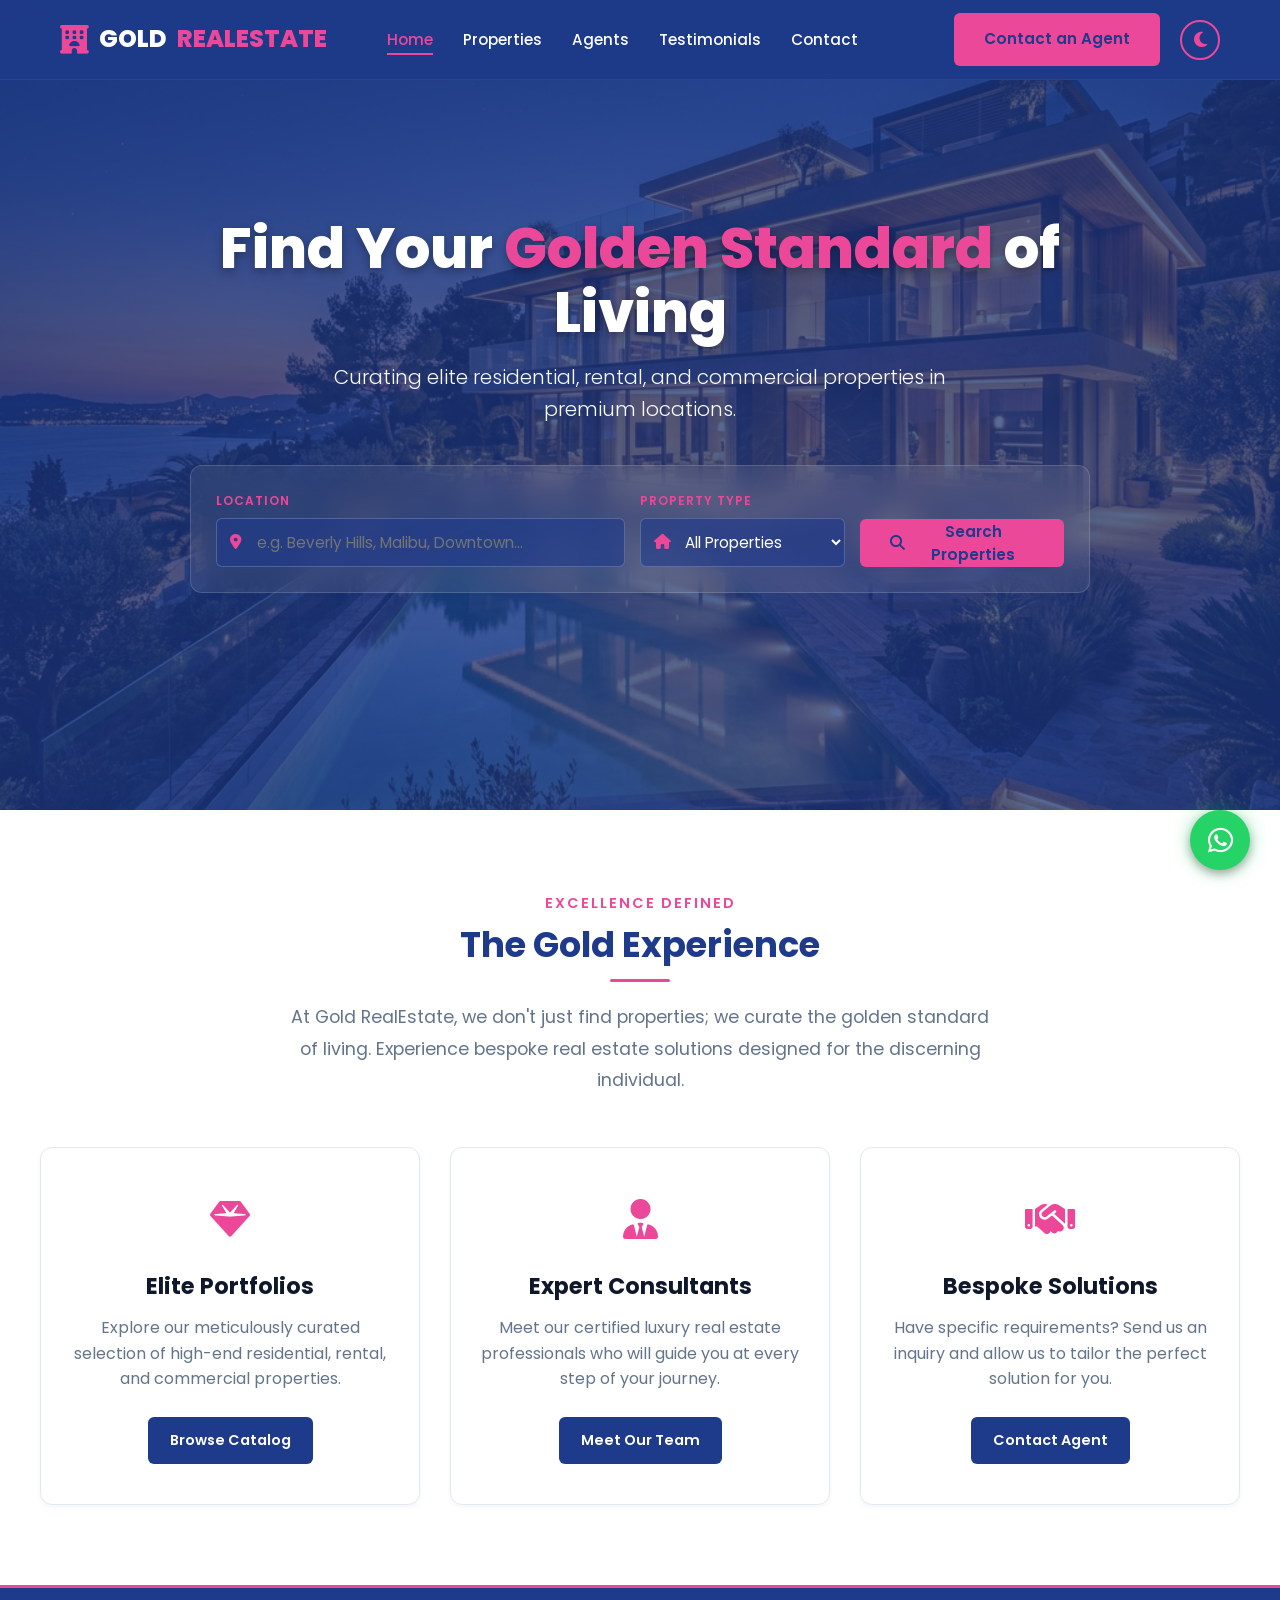
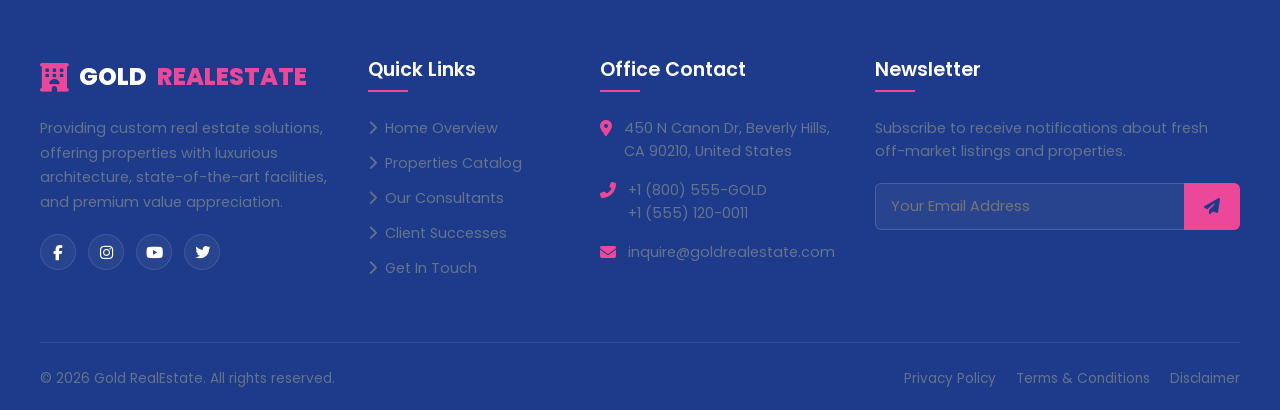
==== commit f20753d7: "Update brand name to Gold RealEstate" ====
--- a/index.html
+++ b/index.html
@@ -3,18 +3,18 @@
 <head>
     <meta charset="UTF-8">
     <meta name="viewport" content="width=device-width, initial-scale=1.0">
-    <meta name="description" content="Aurelia Estates - Curating golden standards of living with our premier collections of luxury residential, rental, and commercial properties.">
+    <meta name="description" content="Gold RealEstate - Curating golden standards of living with our premier collections of luxury residential, rental, and commercial properties.">
     <meta name="keywords" content="luxury real estate, penthouses, villas, commercial property, buy house, rent apartment">
-    <meta name="author" content="Aurelia Estates">
+    <meta name="author" content="Gold RealEstate">
     
     <!-- Open Graph (Facebook / LinkedIn) -->
-    <meta property="og:title" content="Aurelia Estates | Luxury Real Estate Agency">
+    <meta property="og:title" content="Gold RealEstate | Luxury Real Estate Agency">
     <meta property="og:description" content="Find your golden standard of living. Curating elite residential and commercial properties in premium locations.">
     <meta property="og:type" content="website">
     <meta property="og:image" content="assets/images/hero-bg.png">
     
     <!-- Title -->
-    <title>Aurelia Estates | Luxury Real Estate Agency</title>
+    <title>Gold RealEstate | Luxury Real Estate Agency</title>
     
     <!-- Favicon -->
     <link rel="icon" type="image/png" href="data:image/svg+xml,<svg xmlns=%22http://www.w3.org/2000/svg%22 viewBox=%220 0 100 100%22><text y=%22.9em%22 font-size=%2290%22>🏠</text></svg>">
@@ -33,7 +33,7 @@
             <!-- Logo -->
             <a href="index.html" class="logo" id="header-logo">
                 <i class="fa-solid fa-hotel logo-icon"></i>
-                AURELIA<span>ESTATES</span>
+                GOLD<span>REALESTATE</span>
             </a>
 
             <!-- Navigation Links -->
@@ -105,9 +105,9 @@
             <div class="container">
                 <div class="section-title-wrapper" style="text-align: center; margin-bottom: 50px;">
                     <span class="section-subtitle">Excellence Defined</span>
-                    <h2 class="section-title">The Aurelia Experience</h2>
+                    <h2 class="section-title">The Gold Experience</h2>
                     <p style="max-width: 700px; margin: 20px auto 0; color: var(--color-text-muted); font-size: 1.1rem; line-height: 1.8;">
-                        At Aurelia Estates, we don't just find properties; we curate the golden standard of living. Experience bespoke real estate solutions designed for the discerning individual.
+                        At Gold RealEstate, we don't just find properties; we curate the golden standard of living. Experience bespoke real estate solutions designed for the discerning individual.
                     </p>
                 </div>
 
@@ -154,14 +154,14 @@
                 <div class="footer-col footer-about">
                     <a href="index.html" class="logo" style="margin-bottom: 20px; display: inline-flex;">
                         <i class="fa-solid fa-hotel logo-icon"></i>
-                        AURELIA<span>ESTATES</span>
+                        GOLD<span>REALESTATE</span>
                     </a>
                     <p>Providing custom real estate solutions, offering properties with luxurious architecture, state-of-the-art facilities, and premium value appreciation.</p>
                     <div class="footer-socials">
-                        <a href="#" aria-label="Aurelia Estates Facebook" class="footer-social-btn"><i class="fab fa-facebook-f"></i></a>
-                        <a href="#" aria-label="Aurelia Estates Instagram" class="footer-social-btn"><i class="fab fa-instagram"></i></a>
-                        <a href="#" aria-label="Aurelia Estates YouTube" class="footer-social-btn"><i class="fab fa-youtube"></i></a>
-                        <a href="#" aria-label="Aurelia Estates Twitter" class="footer-social-btn"><i class="fab fa-twitter"></i></a>
+                        <a href="#" aria-label="Gold RealEstate Facebook" class="footer-social-btn"><i class="fab fa-facebook-f"></i></a>
+                        <a href="#" aria-label="Gold RealEstate Instagram" class="footer-social-btn"><i class="fab fa-instagram"></i></a>
+                        <a href="#" aria-label="Gold RealEstate YouTube" class="footer-social-btn"><i class="fab fa-youtube"></i></a>
+                        <a href="#" aria-label="Gold RealEstate Twitter" class="footer-social-btn"><i class="fab fa-twitter"></i></a>
                     </div>
                 </div>
 
@@ -191,7 +191,7 @@
                         </li>
                         <li>
                             <i class="fas fa-envelope"></i>
-                            <span>inquire@aureliaestates.com</span>
+                            <span>inquire@goldrealestate.com</span>
                         </li>
                     </ul>
                 </div>
@@ -211,7 +211,7 @@
 
             <!-- Footer Bottom copyright -->
             <div class="footer-bottom">
-                <p>&copy; 2026 Aurelia Estates. All rights reserved.</p>
+                <p>&copy; 2026 Gold RealEstate. All rights reserved.</p>
                 <div class="footer-bottom-links">
                     <a href="#">Privacy Policy</a>
                     <a href="#">Terms & Conditions</a>
@@ -222,11 +222,11 @@
     </footer>
 
     <!-- --- Floating WhatsApp Button --- -->
-    <a href="https://wa.me/15551234567?text=Hello%20Aurelia%20Estates!%20I%20am%20interested%20in%20inquiring%20about%20a%20featured%20property." 
+    <a href="https://wa.me/15551234567?text=Hello%20Gold%20RealEstate!%20I%20am%20interested%20in%20inquiring%20about%20a%20featured%20property." 
        class="whatsapp-float" 
        target="_blank" 
        rel="noopener noreferrer" 
-       aria-label="Contact Aurelia Estates on WhatsApp"
+       aria-label="Contact Gold RealEstate on WhatsApp"
        id="whatsapp-cta-float">
         <i class="fab fa-whatsapp"></i>
     </a>
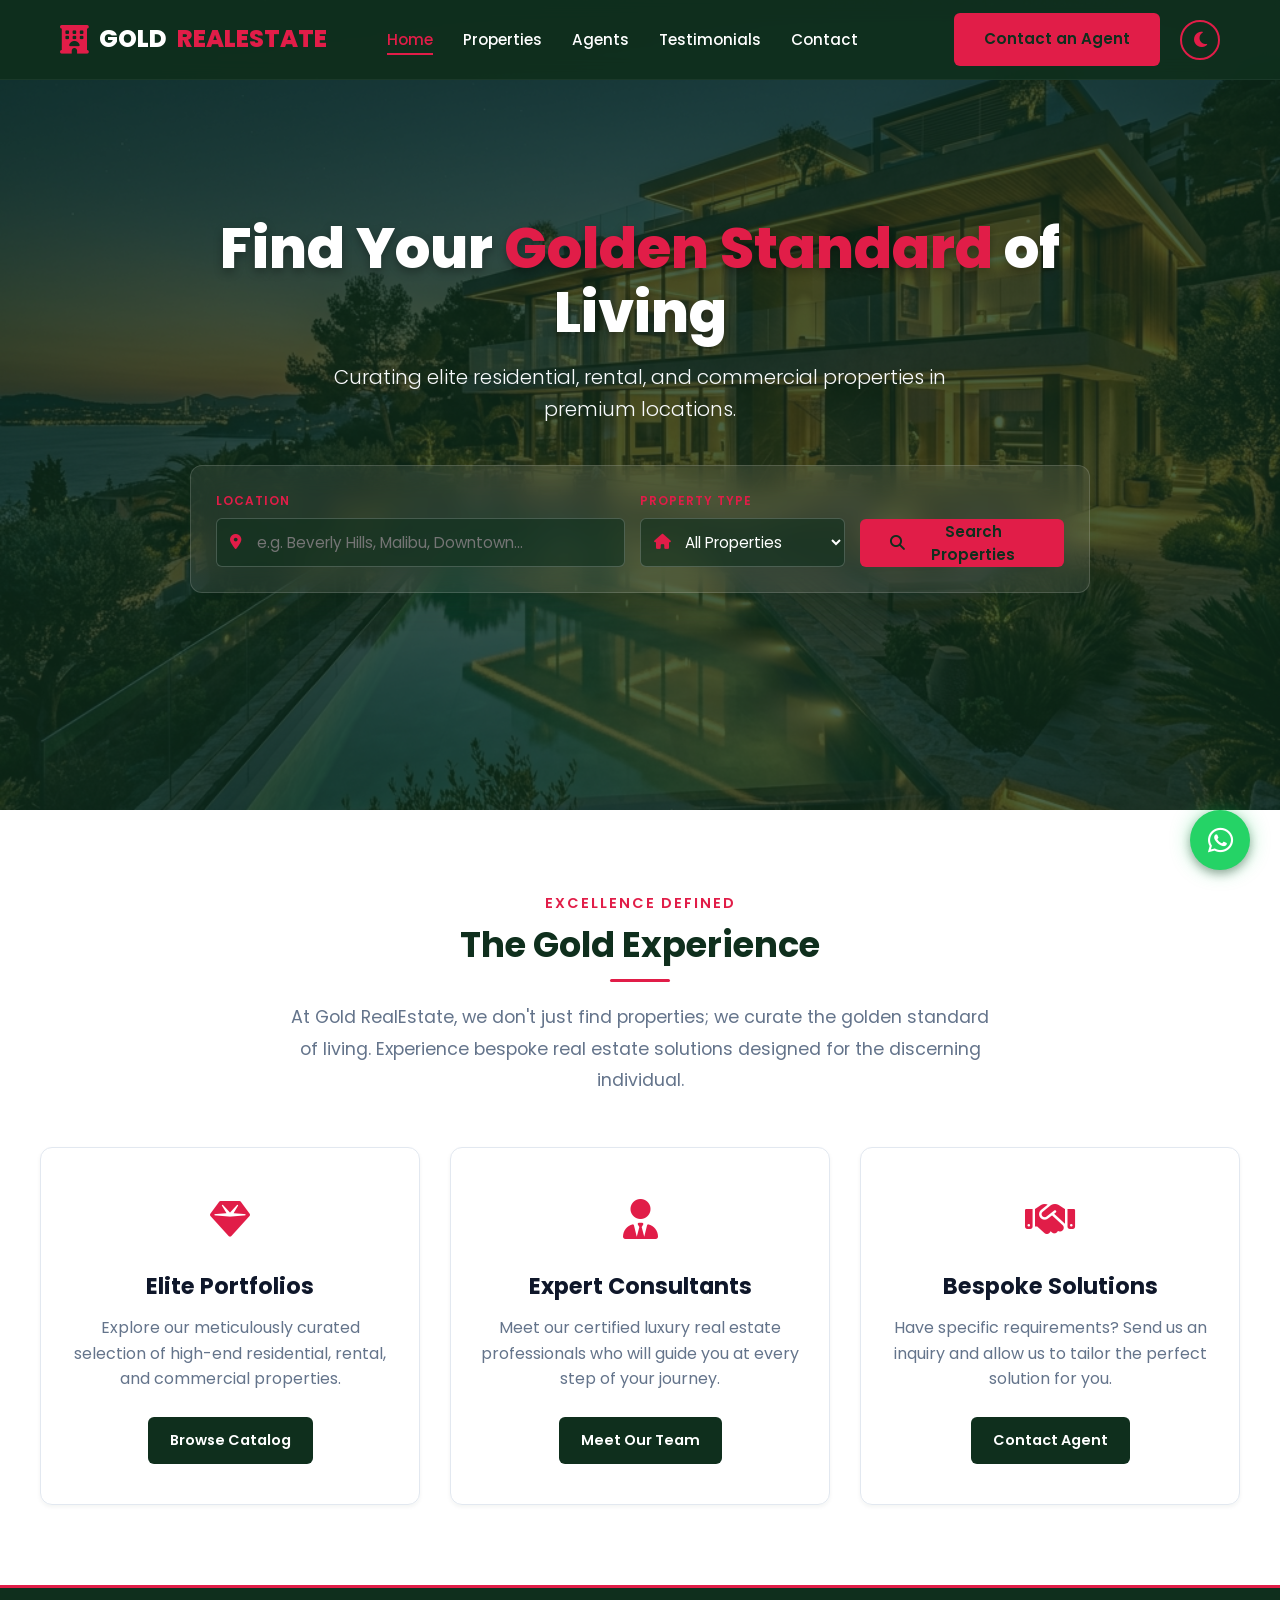
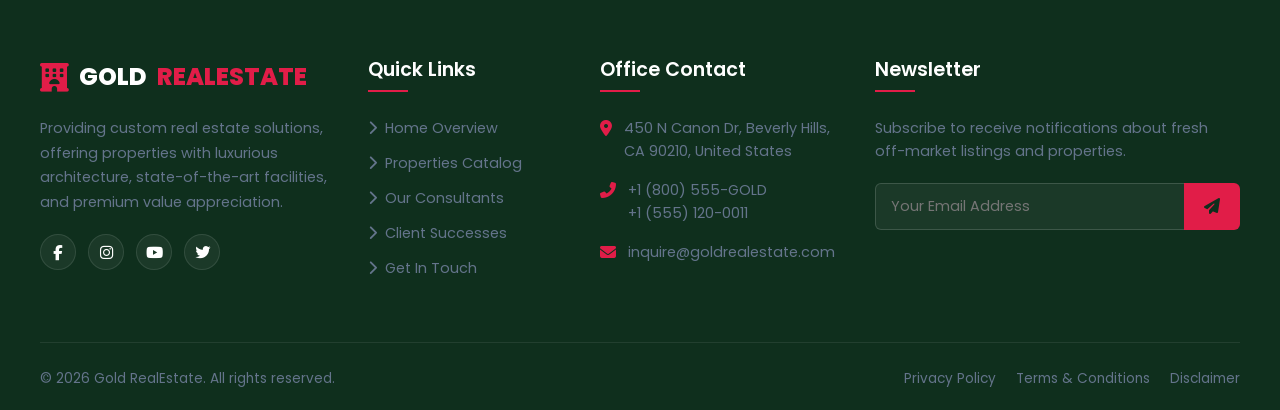
==== commit 7f3ef62b: "Add WhatsApp contact number 8667695527 to floating button across all pages" ====
--- a/index.html
+++ b/index.html
@@ -222,7 +222,7 @@
     </footer>
 
     <!-- --- Floating WhatsApp Button --- -->
-    <a href="https://wa.me/15551234567?text=Hello%20Gold%20RealEstate!%20I%20am%20interested%20in%20inquiring%20about%20a%20featured%20property." 
+    <a href="https://wa.me/8667695527?text=Hello%20Gold%20RealEstate!%20I%20am%20interested%20in%20inquiring%20about%20a%20featured%20property." 
        class="whatsapp-float" 
        target="_blank" 
        rel="noopener noreferrer" 
--- a/styles.css
+++ b/styles.css
@@ -1,6 +1,6 @@
 /* -----------------------------------------
    Real Estate Agency - Modern CSS Styling
-   Design Theme: Navy Blue & White with Gold Accents
+   Design Theme: Forest Green & White with Crimson Red Accents
    Font: Poppins (Google Fonts)
 ----------------------------------------- */
 
@@ -23,22 +23,22 @@
     --border-radius-md: 12px;
     --border-radius-lg: 24px;
 
-    /* LIGHT THEME (Blue & Pink) - Default */
-    --color-navy-dark: #1E3A8A;
-    --color-navy-dark-rgb: 30, 58, 138;
-    --color-navy-medium: #2563EB;
-    --color-navy-light: #3B82F6;
-    --color-gold: #EC4899;
-    --color-gold-hover: #DB2777;
-    --color-gold-light: rgba(236, 72, 153, 0.15);
-    --color-gold-rgb: 236, 72, 153;
+    /* LIGHT THEME (Green & Red) - Default */
+    --color-navy-dark: #0F2F1D;
+    --color-navy-dark-rgb: 15, 47, 29;
+    --color-navy-medium: #15803D;
+    --color-navy-light: #22C55E;
+    --color-gold: #E11D48;
+    --color-gold-hover: #BE123C;
+    --color-gold-light: rgba(225, 29, 72, 0.15);
+    --color-gold-rgb: 225, 29, 72;
     
     --color-white: #FFFFFF;
     --color-gray-light: #F8FAFC;
     --color-gray-border: #E2E8F0;
     --color-text-dark: #0F172A;
     --color-text-muted: #64748B;
-    --color-heading: #1E3A8A;
+    --color-heading: #0F2F1D;
 
     /* Shadows */
     --shadow-sm: 0 2px 4px rgba(var(--color-navy-dark-rgb), 0.05);
@@ -47,42 +47,42 @@
     --shadow-gold: 0 10px 20px -5px rgba(var(--color-gold-rgb), 0.3);
 }
 
-/* Explicit Light Theme (Blue & Pink) */
+/* Explicit Light Theme (Green & Red) */
 [data-theme="light"] {
-    --color-navy-dark: #1E3A8A;
-    --color-navy-dark-rgb: 30, 58, 138;
-    --color-navy-medium: #2563EB;
-    --color-navy-light: #3B82F6;
-    --color-gold: #EC4899;
-    --color-gold-hover: #DB2777;
-    --color-gold-light: rgba(236, 72, 153, 0.15);
-    --color-gold-rgb: 236, 72, 153;
+    --color-navy-dark: #0F2F1D;
+    --color-navy-dark-rgb: 15, 47, 29;
+    --color-navy-medium: #15803D;
+    --color-navy-light: #22C55E;
+    --color-gold: #E11D48;
+    --color-gold-hover: #BE123C;
+    --color-gold-light: rgba(225, 29, 72, 0.15);
+    --color-gold-rgb: 225, 29, 72;
     
     --color-white: #FFFFFF;
     --color-gray-light: #F8FAFC;
     --color-gray-border: #E2E8F0;
     --color-text-dark: #0F172A;
     --color-text-muted: #64748B;
-    --color-heading: #1E3A8A;
-}
-
-/* Dark Theme (Red & Yellow) */
+    --color-heading: #0F2F1D;
+}
+
+/* Dark Theme (Forest Green & Rose Red) */
 [data-theme="dark"] {
-    --color-navy-dark: #1B0F0F;
-    --color-navy-dark-rgb: 27, 15, 15;
-    --color-navy-medium: #DC2626;
-    --color-navy-light: #EF4444;
-    --color-gold: #FBBF24;
-    --color-gold-hover: #F59E0B;
-    --color-gold-light: rgba(251, 191, 36, 0.15);
-    --color-gold-rgb: 251, 191, 36;
+    --color-navy-dark: #07140B;
+    --color-navy-dark-rgb: 7, 20, 11;
+    --color-navy-medium: #0F2F1D;
+    --color-navy-light: #15803D;
+    --color-gold: #F43F5E;
+    --color-gold-hover: #E11D48;
+    --color-gold-light: rgba(244, 63, 94, 0.15);
+    --color-gold-rgb: 244, 63, 94;
     
-    --color-white: #1A1111;
-    --color-gray-light: #120A0A;
-    --color-gray-border: #3A2222;
-    --color-text-dark: #FDF2F2;
-    --color-text-muted: #FCA5A5;
-    --color-heading: #EF4444;
+    --color-white: #0B1E13;
+    --color-gray-light: #07150C;
+    --color-gray-border: #1E3A27;
+    --color-text-dark: #ECFDF5;
+    --color-text-muted: #A7F3D0;
+    --color-heading: #10B981;
 }
 
 /* Dark Theme Text Color Overrides
